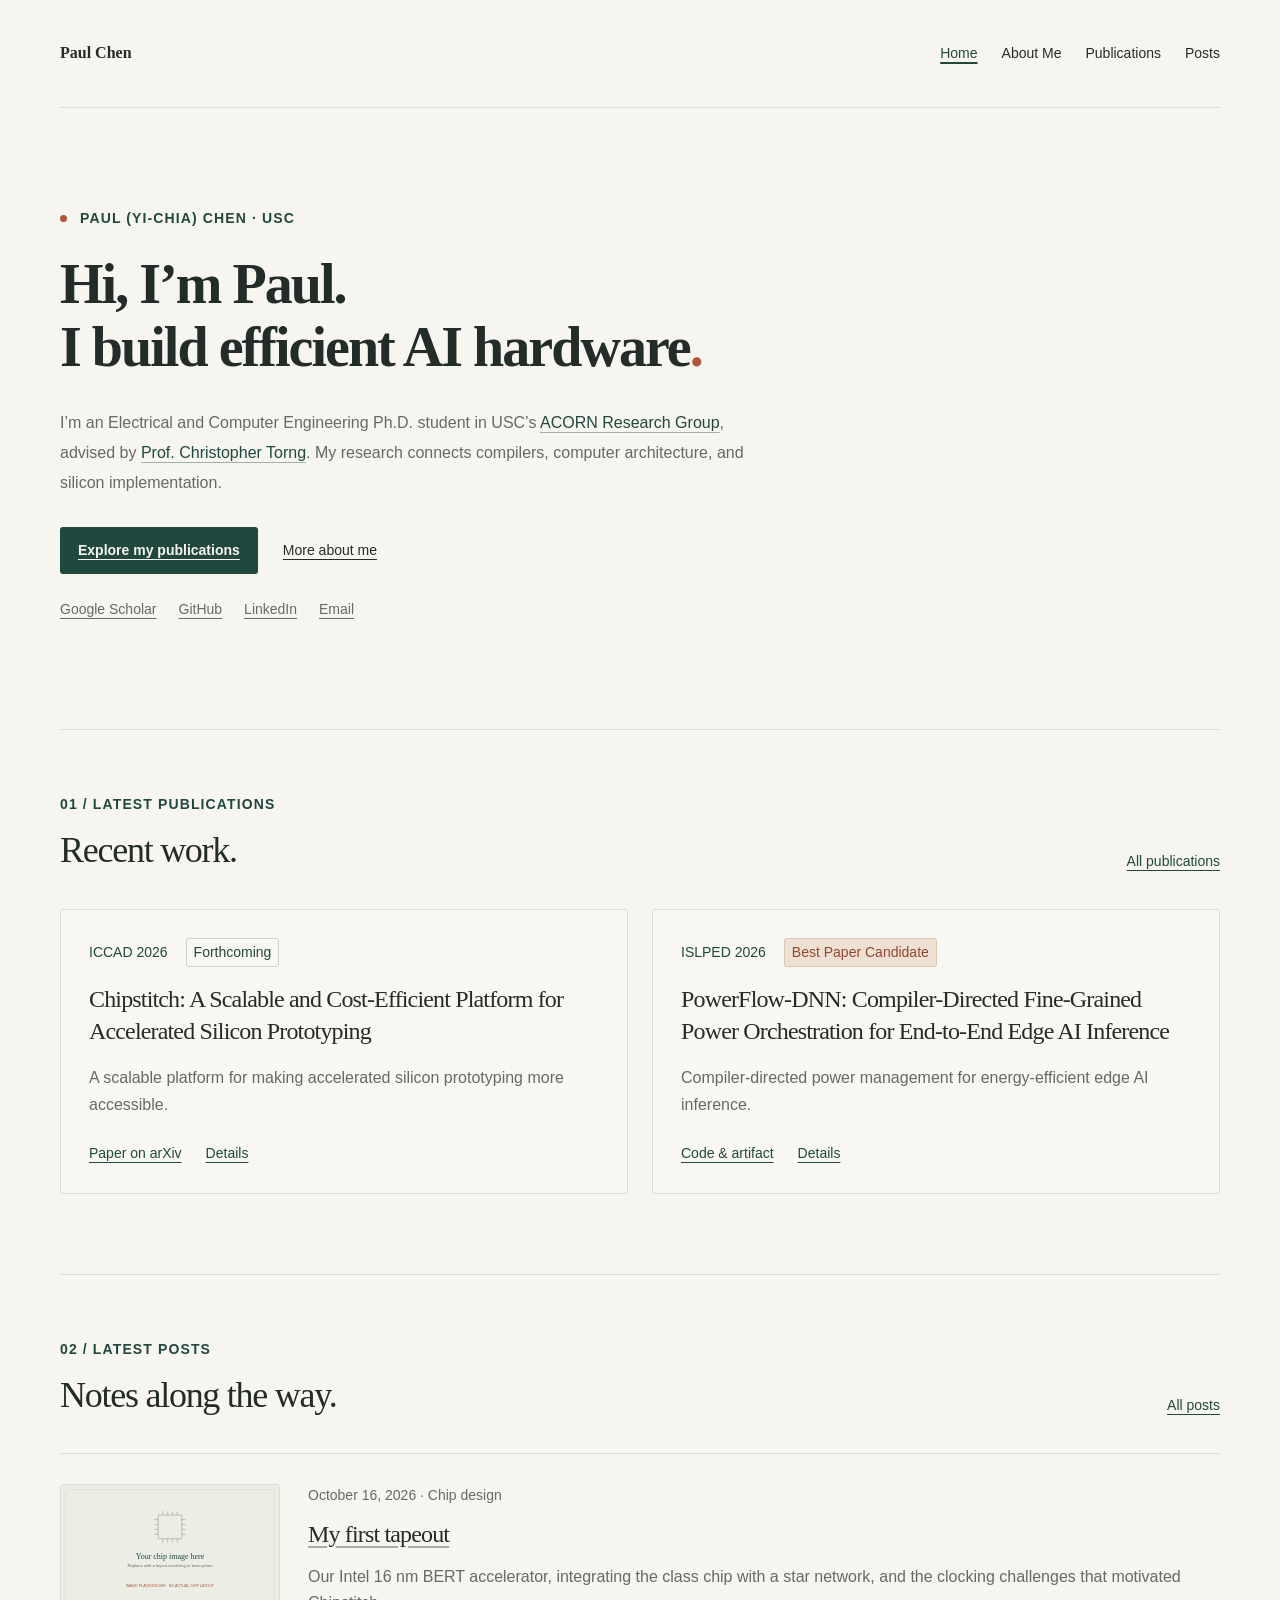
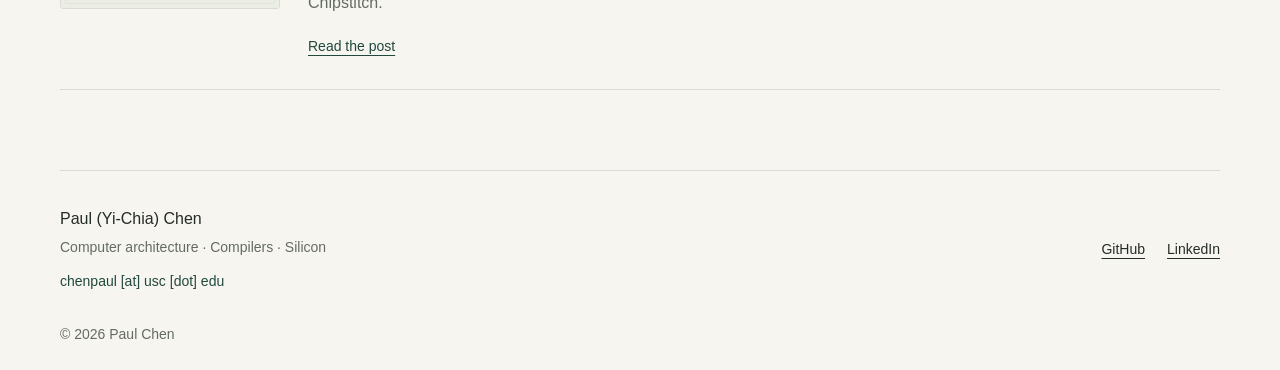
==== index.html @ e6f5391a "files" ====
<!doctype html>
<html lang="en">
<head>
  <meta charset="utf-8">
  <meta name="viewport" content="width=device-width, initial-scale=1">
  <meta name="description" content="Paul (Yi-Chia) Chen is an ECE Ph.D. student at USC building energy-efficient AI hardware through compilers, architecture, and silicon implementation.">
  <meta name="theme-color" content="#f7f5ef">
  <title>Home | Paul Chen</title>
  <link rel="icon" href="data:,">
  <link rel="stylesheet" href="assets/style.css">
  <script src="assets/main.js" defer></script>
</head>
<body>
<a class="skip-link" href="#main">Skip to content</a>
<header class="site-header wrap">
  <a class="site-name" href="index.html" aria-label="Paul Chen home">Paul Chen</a>
  <nav aria-label="Main navigation">
    <a href="index.html" aria-current="page">Home</a>
    <a href="about.html">About Me</a>
    <a href="publications.html" >Publications</a>
    <a href="posts.html">Posts</a>
  </nav>
</header>
<main id="main" class="home-main">
  <section class="home-intro wrap scroll-section" aria-labelledby="intro-title">
    <div class="section-content">
    <p class="eyebrow"><span class="status-dot"></span> Paul (Yi-Chia) Chen · USC</p>
    <h1 id="intro-title">Hi, I’m Paul.<br>I build efficient AI hardware<span class="accent">.</span></h1>
    <p class="home-summary">I’m an Electrical and Computer Engineering Ph.D. student in USC’s <a href="https://acorn-research.usc.edu/">ACORN Research Group</a>, advised by <a href="https://ctorng.com/">Prof. Christopher Torng</a>. My research connects compilers, computer architecture, and silicon implementation.</p>
    <div class="hero-links"><a class="button" href="publications.html">Explore my publications</a><a href="about.html">More about me</a></div>
    <div class="social-links"><a href="https://scholar.google.com/citations?user=VnZjGTgAAAAJ&amp;hl=en">Google Scholar</a><a href="https://github.com/pacchen">GitHub</a><a href="https://www.linkedin.com/in/paul-chen-chen">LinkedIn</a><a href="mailto:chenpaul@usc.edu">Email</a></div>
    </div>
  </section>
  <section class="home-preview wrap scroll-section" id="latest-publications" aria-labelledby="latest-publications-title">
    <div class="section-content">
      <div class="section-heading">
        <div><p class="eyebrow">01 / Latest publications</p><h2 id="latest-publications-title">Recent work.</h2></div>
        <a class="text-link" href="publications.html">All publications</a>
      </div>
      <div class="preview-grid">
        <article class="preview-card">
          <div class="publication-meta"><span>ICCAD 2026</span><span class="tag">Forthcoming</span></div>
          <h3><a href="publications.html#chipstitch">Chipstitch: A Scalable and Cost-Efficient Platform for Accelerated Silicon Prototyping</a></h3>
          <p>A scalable platform for making accelerated silicon prototyping more accessible.</p>
          <div class="paper-links"><a href="https://arxiv.org/abs/2512.10089">Paper on arXiv</a><a href="publications.html#chipstitch">Details</a></div>
        </article>
        <article class="preview-card">
          <div class="publication-meta"><span>ISLPED 2026</span><span class="tag award">Best Paper Candidate</span></div>
          <h3><a href="publications.html#powerflow">PowerFlow-DNN: Compiler-Directed Fine-Grained Power Orchestration for End-to-End Edge AI Inference</a></h3>
          <p>Compiler-directed power management for energy-efficient edge AI inference.</p>
          <div class="paper-links"><a href="https://github.com/usc-acorn/chen-powerflowdnn-islped2026">Code &amp; artifact</a><a href="publications.html#powerflow">Details</a></div>
        </article>
      </div>
    </div>
  </section>
  <section class="home-preview wrap scroll-section" id="latest-posts" aria-labelledby="latest-posts-title">
    <div class="section-content">
      <div class="section-heading">
        <div><p class="eyebrow">02 / Latest posts</p><h2 id="latest-posts-title">Notes along the way.</h2></div>
        <a class="text-link" href="posts.html">All posts</a>
      </div>
      <div class="post-list">
        <article class="post-list-item">
      <a href="posts/my-first-tapeout.html" aria-label="Read My first tapeout">
        <img src="assets/post-image-placeholder.svg" width="1200" height="675" alt="Placeholder for the first tapeout post’s chip image.">
      </a>
      <div>
        <p class="post-meta"><time datetime="2026-10-16">October 16, 2026</time> · Chip design</p>
        <h3><a href="posts/my-first-tapeout.html">My first tapeout</a></h3>
        <p>Our Intel 16 nm BERT accelerator, integrating the class chip with a star network, and the clocking challenges that motivated Chipstitch.</p>
        <a class="text-link" href="posts/my-first-tapeout.html">Read the post</a>
      </div>
    </article>
      </div>
    </div>
  </section>
</main>
<footer class="site-footer wrap">
  <div><a class="footer-name" href="index.html">Paul (Yi-Chia) Chen</a><p>Computer architecture · Compilers · Silicon</p><p class="footer-email">chenpaul [at] usc [dot] edu</p></div>
  <div class="footer-links"><a href="https://github.com/pacchen">GitHub</a><a href="https://www.linkedin.com/in/paul-chen-chen">LinkedIn</a></div>
  <p class="colophon">© 2026 Paul Chen</p>
</footer>
</body>
</html>
---- assets/style.css ----
:root {
  --paper:#f7f5ef; --ink:#242c29; --muted:#646b65; --green:#21483f;
  --accent:#ae573c; --line:#d8dcd2; --tint:#eceee5;
  --serif:Georgia,serif; --sans:Arial,sans-serif;
  --heading-large:56px; --heading-medium:36px; --heading-small:24px;
  --body-regular:16px; --body-small:14px;
}
* { box-sizing:border-box; }
html { scroll-behavior:smooth; scroll-padding-top:30px; }
body { margin:0; background:var(--paper); color:var(--ink); font-family:var(--sans); font-size:var(--body-regular); line-height:1.65; -webkit-font-smoothing:antialiased; }
h1,h2,h3,h4,p { margin:0; }
h1,h2,h3,h4 { font-family:var(--serif); font-weight:400; letter-spacing:-.035em; }
h1 { font-size:var(--heading-large); line-height:1.12; }
h2 { font-size:var(--heading-medium); line-height:1.2; }
h3 { font-size:var(--heading-small); line-height:1.35; }
h4 { font-size:var(--body-regular); line-height:1.5; font-weight:600; letter-spacing:0; }
a { color:inherit; text-decoration-color:#a4afa3; text-underline-offset:4px; }
a:hover { color:var(--accent); }
a:focus-visible { outline:2px solid var(--accent); outline-offset:6px; }
.wrap { width:min(1160px,calc(100% - 100px)); margin-inline:auto; }
.accent { color:var(--accent); }
.site-header { min-height:108px; display:flex; align-items:center; justify-content:space-between; gap:28px; padding-block:26px; border-bottom:1px solid var(--line); }
.site-name { font-family:var(--serif); font-size:var(--body-regular); font-weight:600; text-decoration:none; white-space:nowrap; }
nav { display:flex; align-items:center; flex-wrap:wrap; gap:24px; font-size:var(--body-small); }
nav a { text-decoration:none; }
nav a[aria-current] { color:var(--green); text-decoration:underline; text-decoration-thickness:2px; }
.skip-link { position:absolute; left:20px; top:-100px; z-index:10; padding:10px 20px; background:var(--green); color:white; }
.skip-link:focus { top:12px; }
.eyebrow { font-size:var(--body-small); letter-spacing:.08em; text-transform:uppercase; color:var(--green); font-weight:600; line-height:1.5; }
.status-dot { display:inline-block; width:7px; height:7px; margin-right:8px; vertical-align:1px; border-radius:50%; background:var(--accent); }
.button { display:inline-flex; align-items:center; gap:26px; padding:12px 18px; border-radius:3px; background:var(--green); color:var(--paper); font-size:var(--body-small); font-weight:700; text-decoration:underline; text-decoration-color:currentColor; }
.button:hover { background:#16392f; color:white; }
.text-link { font-size:var(--body-small); text-decoration:underline; color:var(--green); }
.hero-links { display:flex; align-items:center; flex-wrap:wrap; gap:20px 25px; margin-top:30px; font-size:var(--body-small); }
.hero-links > a { text-decoration:underline; }
.social-links { display:flex; flex-wrap:wrap; gap:14px 22px; margin-top:24px; color:var(--muted); font-size:var(--body-small); }
.social-links a { text-decoration:underline; }
.home-intro { padding-block:100px 108px; }
.home-intro h1 { max-width:920px; margin-top:24px; font-weight:700; }
.home-summary { max-width:690px; margin-top:30px; color:var(--muted); line-height:1.85; }
.home-summary a { color:var(--green); }
.home-preview { border-top:1px solid var(--line); padding-block:64px 80px; }
.section-heading { display:flex; align-items:flex-end; justify-content:space-between; gap:30px; margin-bottom:36px; }
.section-heading h2 { margin-top:14px; }
.section-heading > .text-link { flex-shrink:0; }
.preview-grid { display:grid; grid-template-columns:repeat(2,minmax(0,1fr)); gap:24px; }
.preview-card { display:flex; flex-direction:column; border:1px solid var(--line); border-radius:3px; padding:28px; background:#ffffff26; }
.preview-card h3 a { text-decoration:none; }
.preview-card > p { color:var(--muted); margin-top:18px; }
.preview-card .paper-links { margin-top:auto; padding-top:24px; }
.post-preview-empty { max-width:700px; padding-block:8px 12px; }
.post-preview-empty p { margin-top:14px; color:var(--muted); }
.post-preview-empty .text-link { display:inline-block; margin-top:20px; }
.about-intro { padding-block:65px 80px; display:grid; grid-template-columns:1.45fr 1fr; gap:80px; align-items:start; }
.about-copy h1 { margin-top:18px; }
.intro { margin-top:22px; color:#505a53; line-height:1.8; }
.intro a { color:var(--green); }
.portrait-block { margin:55px 0 0; }
.portrait-block img { display:block; width:100%; height:auto; border-radius:3px; }
.resume-button { margin-top:28px; }
.section { padding-block:64px 72px; border-top:1px solid var(--line); }
.background-grid { display:grid; grid-template-columns:1fr 1fr; gap:85px; }
.column-title { padding-bottom:15px; border-bottom:1px solid var(--line); color:var(--green); }
.timeline-item { padding-top:25px; }
.item-date { font-size:var(--body-small); color:var(--accent); margin-bottom:6px; }
.timeline-item > p:not(.item-date) { color:var(--muted); margin-top:4px; }
.timeline-item .detail { max-width:420px; line-height:1.8; }
.publications-main,.posts-main { padding-block:65px 80px; min-height:70vh; }
.page-intro { max-width:800px; margin-bottom:48px; }
.page-intro h1 { margin-block:18px 22px; }
.page-intro > p:not(.eyebrow) { color:var(--muted); }
.page-intro .text-link { display:inline-block; margin-top:20px; }
/* The year, papers, and page title share the same left edge. */
.publication-year { border-top:1px solid var(--line); padding-top:28px; }
.publication-year > h2 { color:var(--accent); margin-bottom:6px; }
.publication { padding-block:26px 34px; scroll-margin-top:32px; }
.publication + .publication { border-top:1px solid var(--line); }
.publication h3 { max-width:900px; }
.publication-meta { display:flex; align-items:center; flex-wrap:wrap; gap:12px 18px; margin-bottom:16px; font-size:var(--body-small); color:var(--green); }
.tag { font-size:var(--body-small); color:var(--green); border:1px solid #c9d3c1; border-radius:3px; padding:3px 7px; line-height:1.5; }
.award { color:#91472e; background:#eee1d3; border-color:#dbc7b2; }
.authors,.venue,.contribution { font-size:var(--body-small); color:var(--muted); }
.authors { margin-top:15px; }
.authors strong { color:var(--ink); font-weight:600; }
.venue,.contribution { margin-top:8px; }
.paper-links { display:flex; flex-wrap:wrap; gap:12px 24px; margin-top:18px; font-size:var(--body-small); color:var(--green); }
.paper-links a { text-decoration:underline; }
.posts-empty { border-top:1px solid var(--line); padding-block:40px; }
.posts-empty p { color:var(--muted); margin-top:16px; }
.posts-empty .text-link { display:inline-block; margin-top:24px; }
.site-footer { padding-block:35px 24px; border-top:1px solid var(--line); display:grid; grid-template-columns:1fr auto; gap:26px; }
.footer-name { font-size:var(--body-regular); text-decoration:none; }
.site-footer p { font-size:var(--body-small); color:var(--muted); margin-top:4px; }
.footer-links { display:flex; flex-wrap:wrap; gap:22px; align-items:center; font-size:var(--body-small); }
.footer-links a { text-decoration:underline; }
.site-footer .colophon { grid-column:1/-1; }
/* The section keeps its space while its content slides in and out. */
@media (prefers-reduced-motion:no-preference) {
  .scroll-animated > .section-content { transition:transform 650ms cubic-bezier(.22,.68,.2,1),opacity 550ms ease; }
  .scroll-animated.is-ahead > .section-content { transform:translateY(44px); opacity:0; pointer-events:none; }
  .scroll-animated.is-past > .section-content { transform:translateY(-44px); opacity:0; pointer-events:none; }
  .scroll-animated.is-active > .section-content,
  .scroll-animated:focus-within > .section-content { transform:translateY(0); opacity:1; pointer-events:auto; }
}
@media (max-width:1050px) {
  .wrap { width:calc(100% - 64px); }
  nav { gap:16px; }
  .about-intro { gap:40px; }
  .background-grid { gap:45px; }
}
@media (max-width:760px) {
  .wrap { width:calc(100% - 40px); }
  .site-header { align-items:flex-start; flex-direction:column; gap:20px; padding-block:22px; }
  nav { width:100%; gap:12px 22px; }
  .home-intro { padding-block:58px 64px; }
  .home-preview,.section { padding-block:42px 48px; }
  .section-heading { align-items:flex-start; flex-direction:column; gap:20px; margin-bottom:27px; }
  .preview-grid,.background-grid { grid-template-columns:1fr; }
  .preview-card { padding:24px; }
  .about-intro { padding-block:40px 50px; grid-template-columns:1fr; gap:35px; }
  .portrait-block { margin-top:0; max-width:400px; }
  .background-grid { gap:35px; }
  .publications-main,.posts-main { padding-block:40px 48px; }
  .page-intro { margin-bottom:38px; }
  .publication { padding-block:23px 30px; }
  .site-footer { grid-template-columns:1fr; gap:18px; }
}
@media (prefers-reduced-motion:reduce) {
  html { scroll-behavior:auto; }
  *,*::before,*::after { animation:none!important; transition:none!important; }
}

.background-label { margin-bottom:28px; }
.site-footer .footer-email { margin-top:10px; color:var(--green); }

/* Reusable long-form post and listing card. */
.post-main { padding-block:45px 80px; }
.draft-notice { padding:14px 18px; margin-bottom:38px; border:1px dashed var(--line); color:var(--muted); font-size:var(--body-small); }
.post-header { max-width:850px; }
.post-header .eyebrow { margin-top:30px; }
.post-header h1 { margin-top:18px; }
.post-deck { color:var(--muted); margin-top:24px; max-width:740px; }
.post-meta { color:var(--muted); font-size:var(--body-small); margin-top:18px; }
.post-figure { margin:38px 0; }
.post-figure img { display:block; width:100%; height:auto; border:1px solid var(--line); border-radius:3px; }
.post-figure figcaption { color:var(--muted); font-size:var(--body-small); margin-top:12px; }
.post-body { max-width:760px; }
.post-body p,.post-body li { line-height:1.85; }
.post-body section { margin-top:40px; }
.post-body h2 { margin-bottom:20px; }
.post-body p + p { margin-top:20px; }
.post-body ul { padding-left:22px; margin-block:20px 0; }
.post-body li + li { margin-top:10px; }
.post-facts { display:grid; grid-template-columns:1fr 1fr; gap:0 28px; margin:24px 0 0; }
.post-facts > div { border-top:1px solid var(--line); padding-block:14px; }
.post-facts dt { color:var(--muted); font-size:var(--body-small); }
.post-facts dd { margin:4px 0 0; }
.editing-prompt { color:var(--muted); padding:16px 20px; border-left:2px solid var(--accent); background:var(--tint); }
.post-end { display:flex; flex-wrap:wrap; gap:20px 30px; border-top:1px solid var(--line); margin-top:45px; padding-top:25px; }
.post-list { border-top:1px solid var(--line); }
.post-list-item { padding-block:30px; border-bottom:1px solid var(--line); display:grid; grid-template-columns:220px 1fr; gap:28px; align-items:start; }
.post-list-item > a img { display:block; width:100%; height:auto; border-radius:3px; border:1px solid var(--line); }
.post-list-item h2 { margin-block:10px 14px; }
.post-list-item p:not(.post-meta) { color:var(--muted); }
.post-list-item .text-link { display:inline-block; margin-top:18px; }
.post-thumbnail { display:block; width:100%; height:auto; border-radius:3px; margin-bottom:20px; }
@media (max-width:760px) {
 .post-main { padding-block:30px 48px; }
 .post-facts { grid-template-columns:1fr; }
 .post-list-item { grid-template-columns:1fr; }
 .post-header h1 { overflow-wrap:anywhere; }
}

.post-article { max-width:800px; margin-inline:auto; }

.post-list-item .post-meta { margin-top:0; }
.post-list-item h3 { margin-block:10px 14px; }
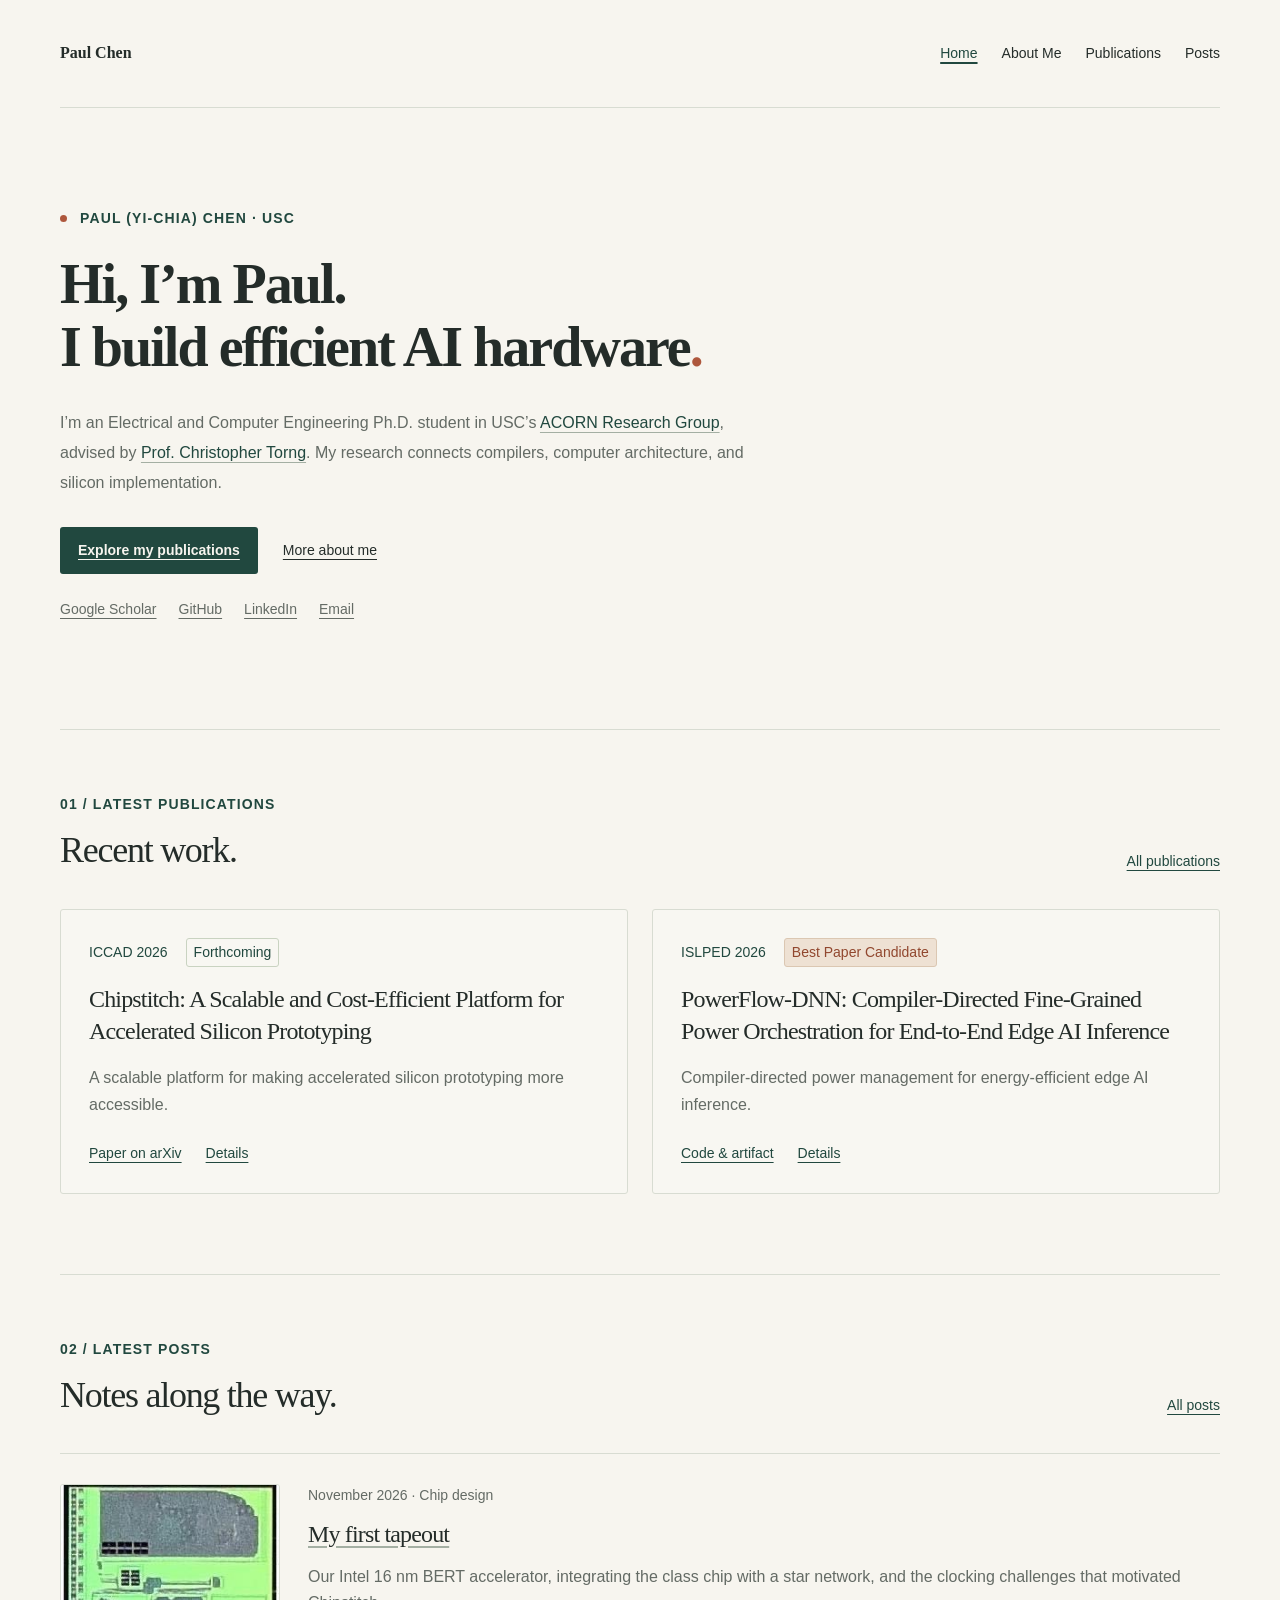
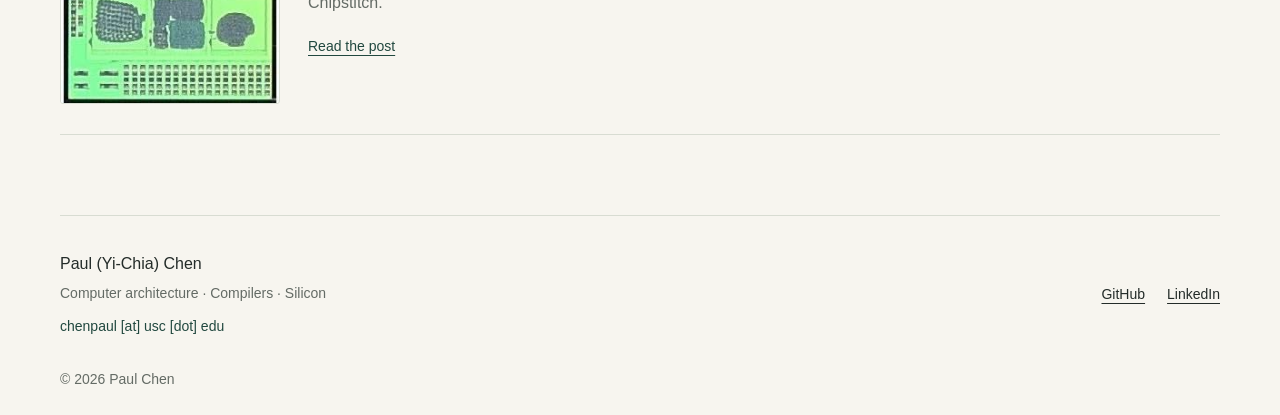
==== commit 2186ae55: "update" ====
--- a/index.html
+++ b/index.html
@@ -62,10 +62,10 @@
       <div class="post-list">
         <article class="post-list-item">
       <a href="posts/my-first-tapeout.html" aria-label="Read My first tapeout">
-        <img src="assets/post-image-placeholder.svg" width="1200" height="675" alt="Placeholder for the first tapeout post’s chip image.">
+        <img src="images/chip-die.jpg" width="240" height="240" alt="Chip die photograph for My first tapeout.">
       </a>
       <div>
-        <p class="post-meta"><time datetime="2026-10-16">October 16, 2026</time> · Chip design</p>
+        <p class="post-meta"><time datetime="2026-11">November 2026</time> · Chip design</p>
         <h3><a href="posts/my-first-tapeout.html">My first tapeout</a></h3>
         <p>Our Intel 16 nm BERT accelerator, integrating the class chip with a star network, and the clocking challenges that motivated Chipstitch.</p>
         <a class="text-link" href="posts/my-first-tapeout.html">Read the post</a>
--- a/assets/style.css
+++ b/assets/style.css
@@ -175,3 +175,11 @@
 
 .post-list-item .post-meta { margin-top:0; }
 .post-list-item h3 { margin-block:10px 14px; }
+
+/* Keep the small die photograph at its native resolution. */
+.post-figure--die { width:min(100%,240px); margin:32px auto; }
+.post-figure--die figcaption { text-align:center; }
+.post-list-item > a { display:block; width:min(100%,240px); }
+
+.post-figure--bench { max-width:480px; margin:32px auto; }
+.post-figure--bench figcaption { text-align:center; }
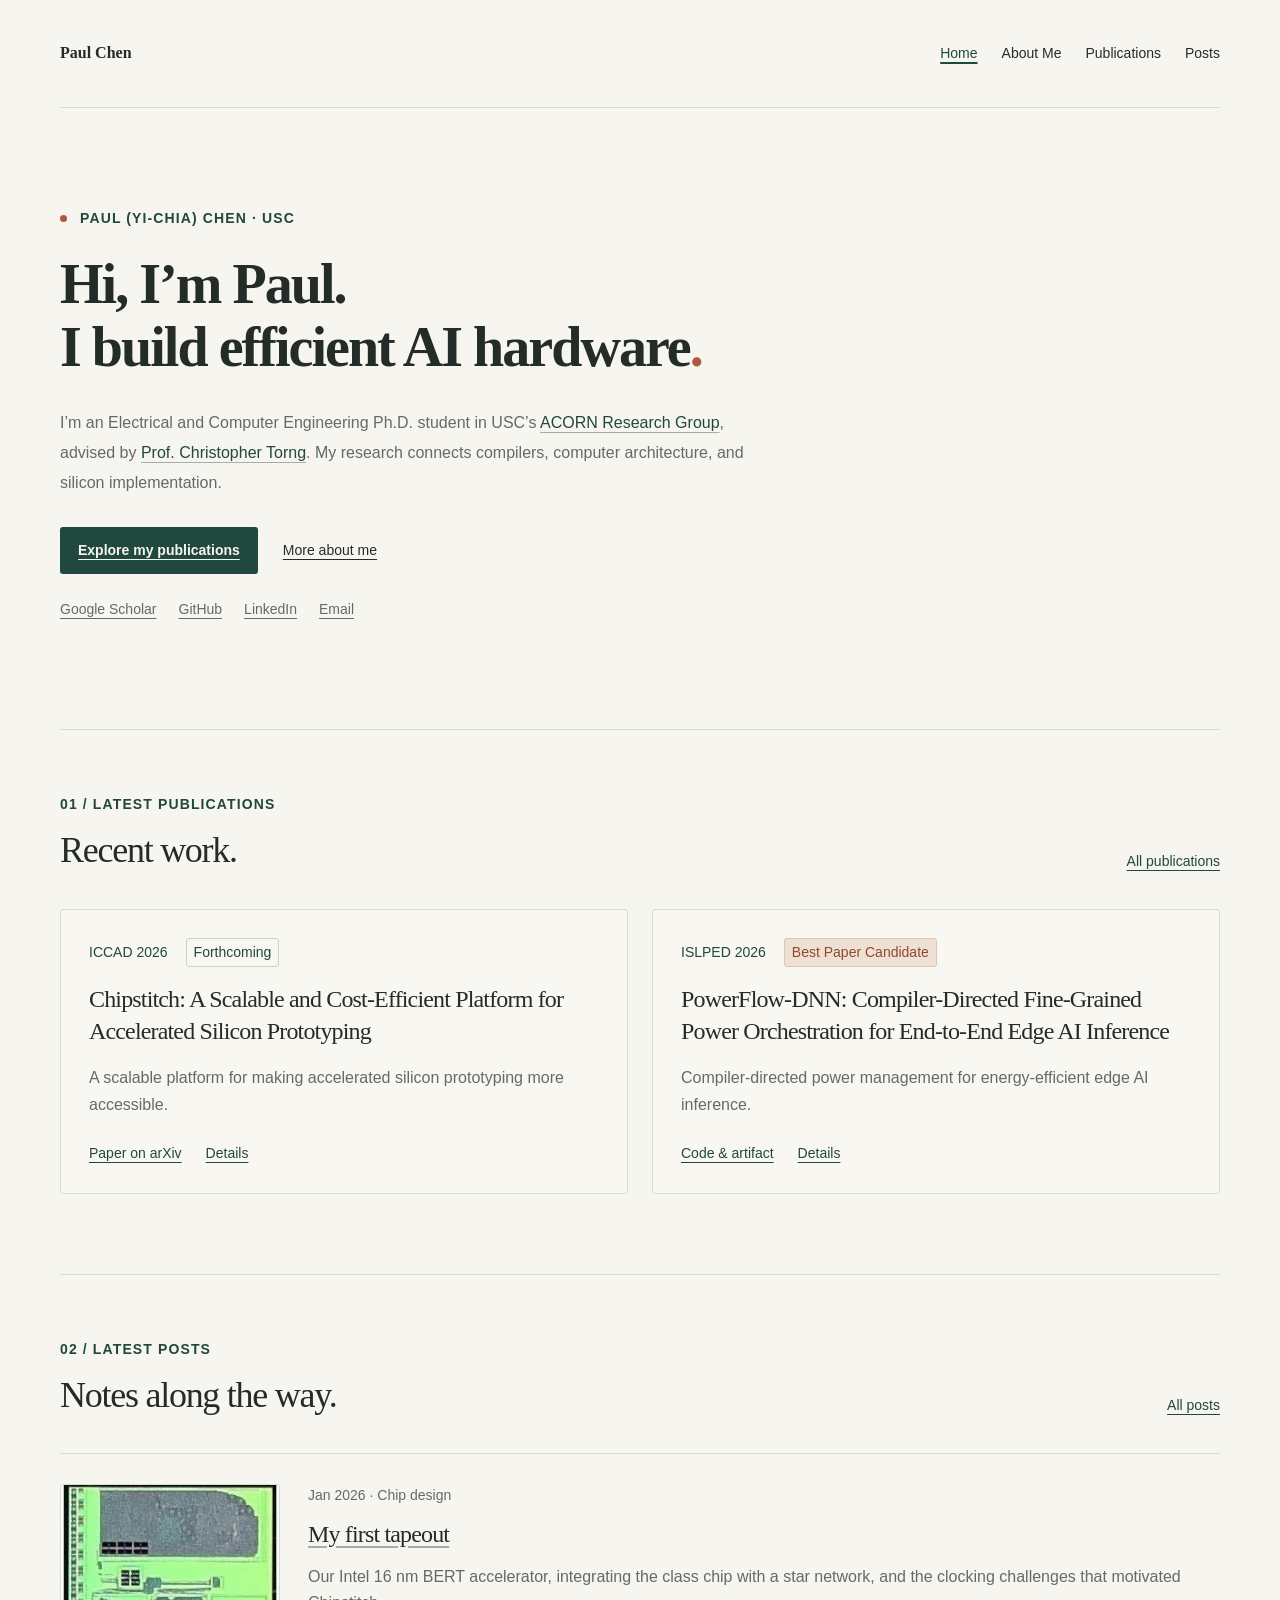
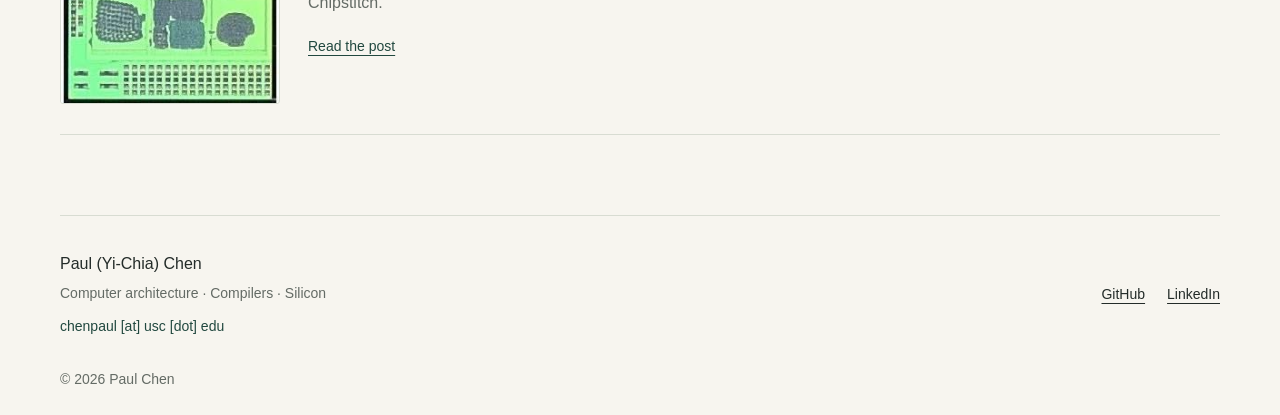
==== commit e12202e4: "fix" ====
--- a/index.html
+++ b/index.html
@@ -7,7 +7,7 @@
   <meta name="theme-color" content="#f7f5ef">
   <title>Home | Paul Chen</title>
   <link rel="icon" href="data:,">
-  <link rel="stylesheet" href="assets/style.css">
+  <link rel="stylesheet" href="assets/style.css?v=20261017-100">
   <script src="assets/main.js" defer></script>
 </head>
 <body>
@@ -65,7 +65,7 @@
         <img src="images/chip-die.jpg" width="240" height="240" alt="Chip die photograph for My first tapeout.">
       </a>
       <div>
-        <p class="post-meta"><time datetime="2026-11">November 2026</time> · Chip design</p>
+        <p class="post-meta"><time datetime="2026-01">Jan 2026</time> · Chip design</p>
         <h3><a href="posts/my-first-tapeout.html">My first tapeout</a></h3>
         <p>Our Intel 16 nm BERT accelerator, integrating the class chip with a star network, and the clocking challenges that motivated Chipstitch.</p>
         <a class="text-link" href="posts/my-first-tapeout.html">Read the post</a>
--- a/assets/style.css
+++ b/assets/style.css
@@ -176,8 +176,8 @@
 .post-list-item .post-meta { margin-top:0; }
 .post-list-item h3 { margin-block:10px 14px; }
 
-/* Keep the small die photograph at its native resolution. */
-.post-figure--die { width:min(100%,240px); margin:32px auto; }
+/* Display the die photo at 100 px without enlarging it. */
+.post-figure--die { width:min(100%,100px); margin:32px auto; }
 .post-figure--die figcaption { text-align:center; }
 .post-list-item > a { display:block; width:min(100%,240px); }
 
